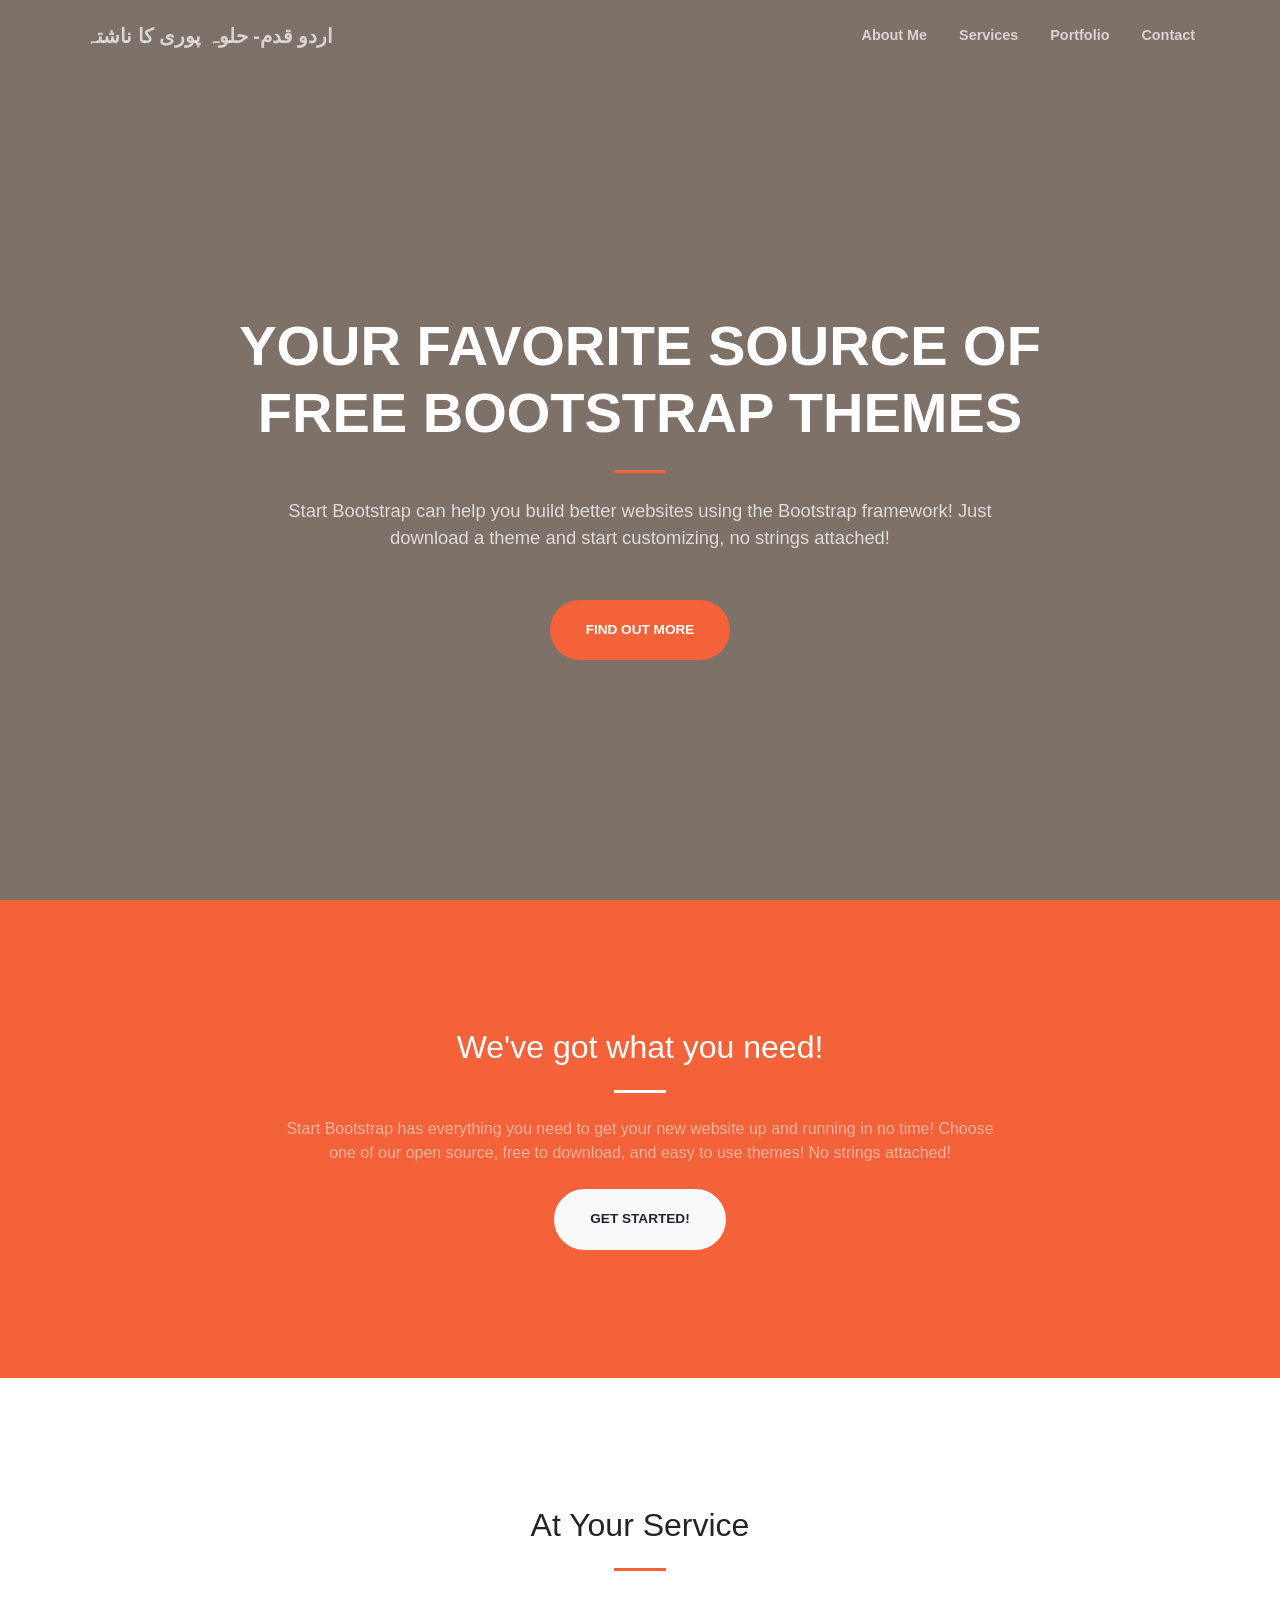
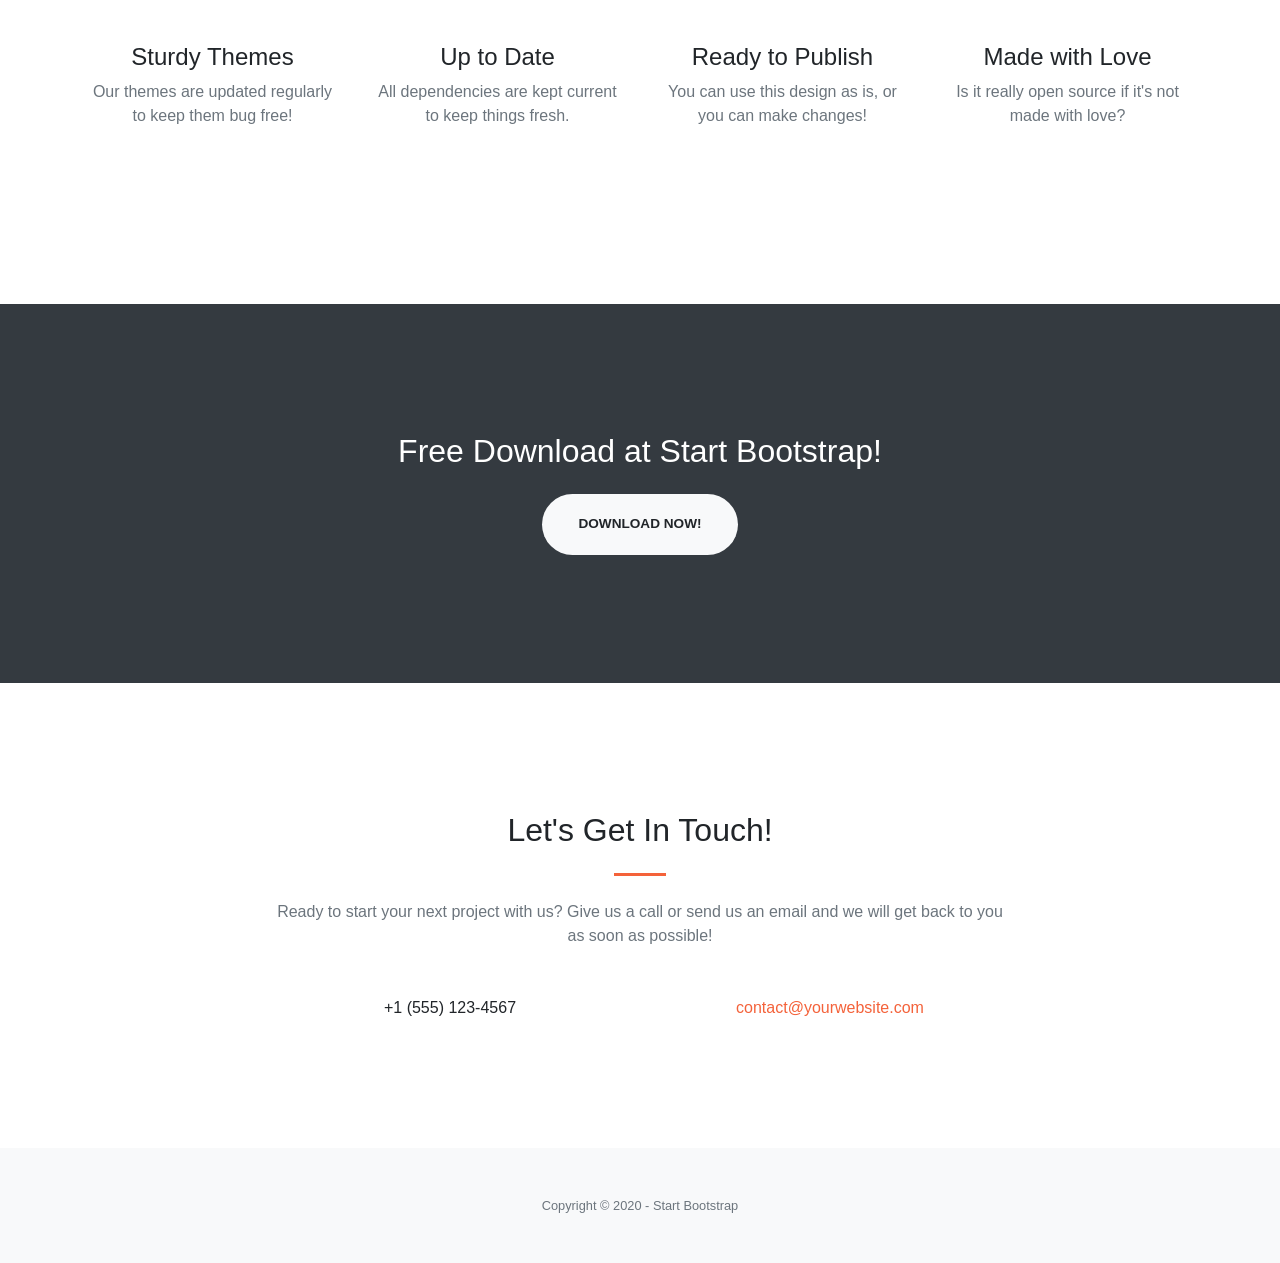
==== index.html @ 21fb43f7 "Initial commit" ====
<!DOCTYPE html>
<html lang="en">
    <head>
        <meta charset="utf-8" />
        <meta name="viewport" content="width=device-width, initial-scale=1, shrink-to-fit=no" />
        <meta name="description" content="" />
        <meta name="author" content="" />
        <title>Creative - Start Bootstrap Theme</title>
        <!-- Favicon-->
        <link rel="icon" type="image/x-icon" href="assets/img/favicon.ico" />
        <!-- Font Awesome icons (free version)-->
        <script src="https://use.fontawesome.com/releases/v5.13.0/js/all.js" crossorigin="anonymous"></script>
        <!-- Google fonts-->
        <link rel="stylesheet" href="//fonts.googleapis.com/earlyaccess/notonastaliqurdudraft.css">
        <!-- <link href="https://fonts.googleapis.com/css?family=Merriweather+Sans:400,700" rel="stylesheet" />
        <link href="https://fonts.googleapis.com/css?family=Merriweather:400,300,300italic,400italic,700,700italic" rel="stylesheet" type="text/css" /> -->
        <!-- Third party plugin CSS-->
        <link href="https://cdnjs.cloudflare.com/ajax/libs/magnific-popup.js/1.1.0/magnific-popup.min.css" rel="stylesheet" />
        <!-- Core theme CSS (includes Bootstrap)-->
        <link href="css/styles.css" rel="stylesheet" />
    </head>
    <body id="page-top">
        <!-- Navigation-->
        <nav class="navbar navbar-expand-lg navbar-light fixed-top py-3" id="mainNav">
            <div class="container">
                <a class="navbar-brand js-scroll-trigger" href="#page-top">اردو قدم- حلوہ پوری کا ناشتہ</a>
                <button class="navbar-toggler navbar-toggler-right" type="button" data-toggle="collapse" data-target="#navbarResponsive" aria-controls="navbarResponsive" aria-expanded="false" aria-label="Toggle navigation"><span class="navbar-toggler-icon"></span></button>
                <div class="collapse navbar-collapse" id="navbarResponsive">
                    <ul class="navbar-nav ml-auto my-2 my-lg-0">
                        <li class="nav-item"><a class="nav-link js-scroll-trigger" href="#about">About Me</a></li>
                        <li class="nav-item"><a class="nav-link js-scroll-trigger" href="#services">Services</a></li>
                        <li class="nav-item"><a class="nav-link js-scroll-trigger" href="#portfolio">Portfolio</a></li>
                        <li class="nav-item"><a class="nav-link js-scroll-trigger" href="#contact">Contact</a></li>
                    </ul>
                </div>
            </div>
        </nav>
        <!-- Masthead-->
        <header class="masthead">
            <div class="container h-100">
                <div class="row h-100 align-items-center justify-content-center text-center">
                    <div class="col-lg-10 align-self-end">
                        <h1 class="text-uppercase text-white font-weight-bold">Your Favorite Source of Free Bootstrap Themes</h1>
                        <hr class="divider my-4" />
                    </div>
                    <div class="col-lg-8 align-self-baseline">
                        <p class="text-white-75 font-weight-light mb-5">Start Bootstrap can help you build better websites using the Bootstrap framework! Just download a theme and start customizing, no strings attached!</p>
                        <a class="btn btn-primary btn-xl js-scroll-trigger" href="#about">Find Out More</a>
                    </div>
                </div>
            </div>
        </header>
        <!-- About-->
        <section class="page-section bg-primary" id="about">
            <div class="container">
                <div class="row justify-content-center">
                    <div class="col-lg-8 text-center">
                        <h2 class="text-white mt-0">We've got what you need!</h2>
                        <hr class="divider light my-4" />
                        <p class="text-white-50 mb-4">Start Bootstrap has everything you need to get your new website up and running in no time! Choose one of our open source, free to download, and easy to use themes! No strings attached!</p>
                        <a class="btn btn-light btn-xl js-scroll-trigger" href="#services">Get Started!</a>
                    </div>
                </div>
            </div>
        </section>
        <!-- Services-->
        <section class="page-section" id="services">
            <div class="container">
                <h2 class="text-center mt-0">At Your Service</h2>
                <hr class="divider my-4" />
                <div class="row">
                    <div class="col-lg-3 col-md-6 text-center">
                        <div class="mt-5">
                            <i class="fas fa-4x fa-gem text-primary mb-4"></i>
                            <h3 class="h4 mb-2">Sturdy Themes</h3>
                            <p class="text-muted mb-0">Our themes are updated regularly to keep them bug free!</p>
                        </div>
                    </div>
                    <div class="col-lg-3 col-md-6 text-center">
                        <div class="mt-5">
                            <i class="fas fa-4x fa-laptop-code text-primary mb-4"></i>
                            <h3 class="h4 mb-2">Up to Date</h3>
                            <p class="text-muted mb-0">All dependencies are kept current to keep things fresh.</p>
                        </div>
                    </div>
                    <div class="col-lg-3 col-md-6 text-center">
                        <div class="mt-5">
                            <i class="fas fa-4x fa-globe text-primary mb-4"></i>
                            <h3 class="h4 mb-2">Ready to Publish</h3>
                            <p class="text-muted mb-0">You can use this design as is, or you can make changes!</p>
                        </div>
                    </div>
                    <div class="col-lg-3 col-md-6 text-center">
                        <div class="mt-5">
                            <i class="fas fa-4x fa-heart text-primary mb-4"></i>
                            <h3 class="h4 mb-2">Made with Love</h3>
                            <p class="text-muted mb-0">Is it really open source if it's not made with love?</p>
                        </div>
                    </div>
                </div>
            </div>
        </section>
        <!-- Portfolio-->
        <div id="portfolio">
            <div class="container-fluid p-0">
                <div class="row no-gutters">
                    <div class="col-lg-4 col-sm-6">
                        <a class="portfolio-box" href="assets/img/portfolio/fullsize/1.jpg">
                            <img class="img-fluid" src="assets/img/portfolio/thumbnails/1.jpg" alt="" />
                            <div class="portfolio-box-caption">
                                <div class="project-category text-white-50">Category</div>
                                <div class="project-name">Project Name</div>
                            </div>
                        </a>
                    </div>
                    <div class="col-lg-4 col-sm-6">
                        <a class="portfolio-box" href="assets/img/portfolio/fullsize/2.jpg">
                            <img class="img-fluid" src="assets/img/portfolio/thumbnails/2.jpg" alt="" />
                            <div class="portfolio-box-caption">
                                <div class="project-category text-white-50">Category</div>
                                <div class="project-name">Project Name</div>
                            </div>
                        </a>
                    </div>
                    <div class="col-lg-4 col-sm-6">
                        <a class="portfolio-box" href="assets/img/portfolio/fullsize/3.jpg">
                            <img class="img-fluid" src="assets/img/portfolio/thumbnails/3.jpg" alt="" />
                            <div class="portfolio-box-caption">
                                <div class="project-category text-white-50">Category</div>
                                <div class="project-name">Project Name</div>
                            </div>
                        </a>
                    </div>
                    <div class="col-lg-4 col-sm-6">
                        <a class="portfolio-box" href="assets/img/portfolio/fullsize/4.jpg">
                            <img class="img-fluid" src="assets/img/portfolio/thumbnails/4.jpg" alt="" />
                            <div class="portfolio-box-caption">
                                <div class="project-category text-white-50">Category</div>
                                <div class="project-name">Project Name</div>
                            </div>
                        </a>
                    </div>
                    <div class="col-lg-4 col-sm-6">
                        <a class="portfolio-box" href="assets/img/portfolio/fullsize/5.jpg">
                            <img class="img-fluid" src="assets/img/portfolio/thumbnails/5.jpg" alt="" />
                            <div class="portfolio-box-caption">
                                <div class="project-category text-white-50">Category</div>
                                <div class="project-name">Project Name</div>
                            </div>
                        </a>
                    </div>
                    <div class="col-lg-4 col-sm-6">
                        <a class="portfolio-box" href="assets/img/portfolio/fullsize/6.jpg">
                            <img class="img-fluid" src="assets/img/portfolio/thumbnails/6.jpg" alt="" />
                            <div class="portfolio-box-caption p-3">
                                <div class="project-category text-white-50">Category</div>
                                <div class="project-name">Project Name</div>
                            </div>
                        </a>
                    </div>
                </div>
            </div>
        </div>
        <!-- Call to action-->
        <section class="page-section bg-dark text-white">
            <div class="container text-center">
                <h2 class="mb-4">Free Download at Start Bootstrap!</h2>
                <a class="btn btn-light btn-xl" href="https://startbootstrap.com/themes/creative/">Download Now!</a>
            </div>
        </section>
        <!-- Contact-->
        <section class="page-section" id="contact">
            <div class="container">
                <div class="row justify-content-center">
                    <div class="col-lg-8 text-center">
                        <h2 class="mt-0">Let's Get In Touch!</h2>
                        <hr class="divider my-4" />
                        <p class="text-muted mb-5">Ready to start your next project with us? Give us a call or send us an email and we will get back to you as soon as possible!</p>
                    </div>
                </div>
                <div class="row">
                    <div class="col-lg-4 ml-auto text-center mb-5 mb-lg-0">
                        <i class="fas fa-phone fa-3x mb-3 text-muted"></i>
                        <div>+1 (555) 123-4567</div>
                    </div>
                    <div class="col-lg-4 mr-auto text-center">
                        <i class="fas fa-envelope fa-3x mb-3 text-muted"></i>
                        <!-- Make sure to change the email address in BOTH the anchor text and the link target below!-->
                        <a class="d-block" href="mailto:contact@yourwebsite.com">contact@yourwebsite.com</a>
                    </div>
                </div>
            </div>
        </section>
        <!-- Footer-->
        <footer class="bg-light py-5">
            <div class="container"><div class="small text-center text-muted">Copyright © 2020 - Start Bootstrap</div></div>
        </footer>
        <!-- Bootstrap core JS-->
        <script src="https://cdnjs.cloudflare.com/ajax/libs/jquery/3.5.1/jquery.min.js"></script>
        <script src="https://stackpath.bootstrapcdn.com/bootstrap/4.5.0/js/bootstrap.bundle.min.js"></script>
        <!-- Third party plugin JS-->
        <script src="https://cdnjs.cloudflare.com/ajax/libs/jquery-easing/1.4.1/jquery.easing.min.js"></script>
        <script src="https://cdnjs.cloudflare.com/ajax/libs/magnific-popup.js/1.1.0/jquery.magnific-popup.min.js"></script>
        <!-- Core theme JS-->
        <script src="js/scripts.js"></script>
    </body>
</html>
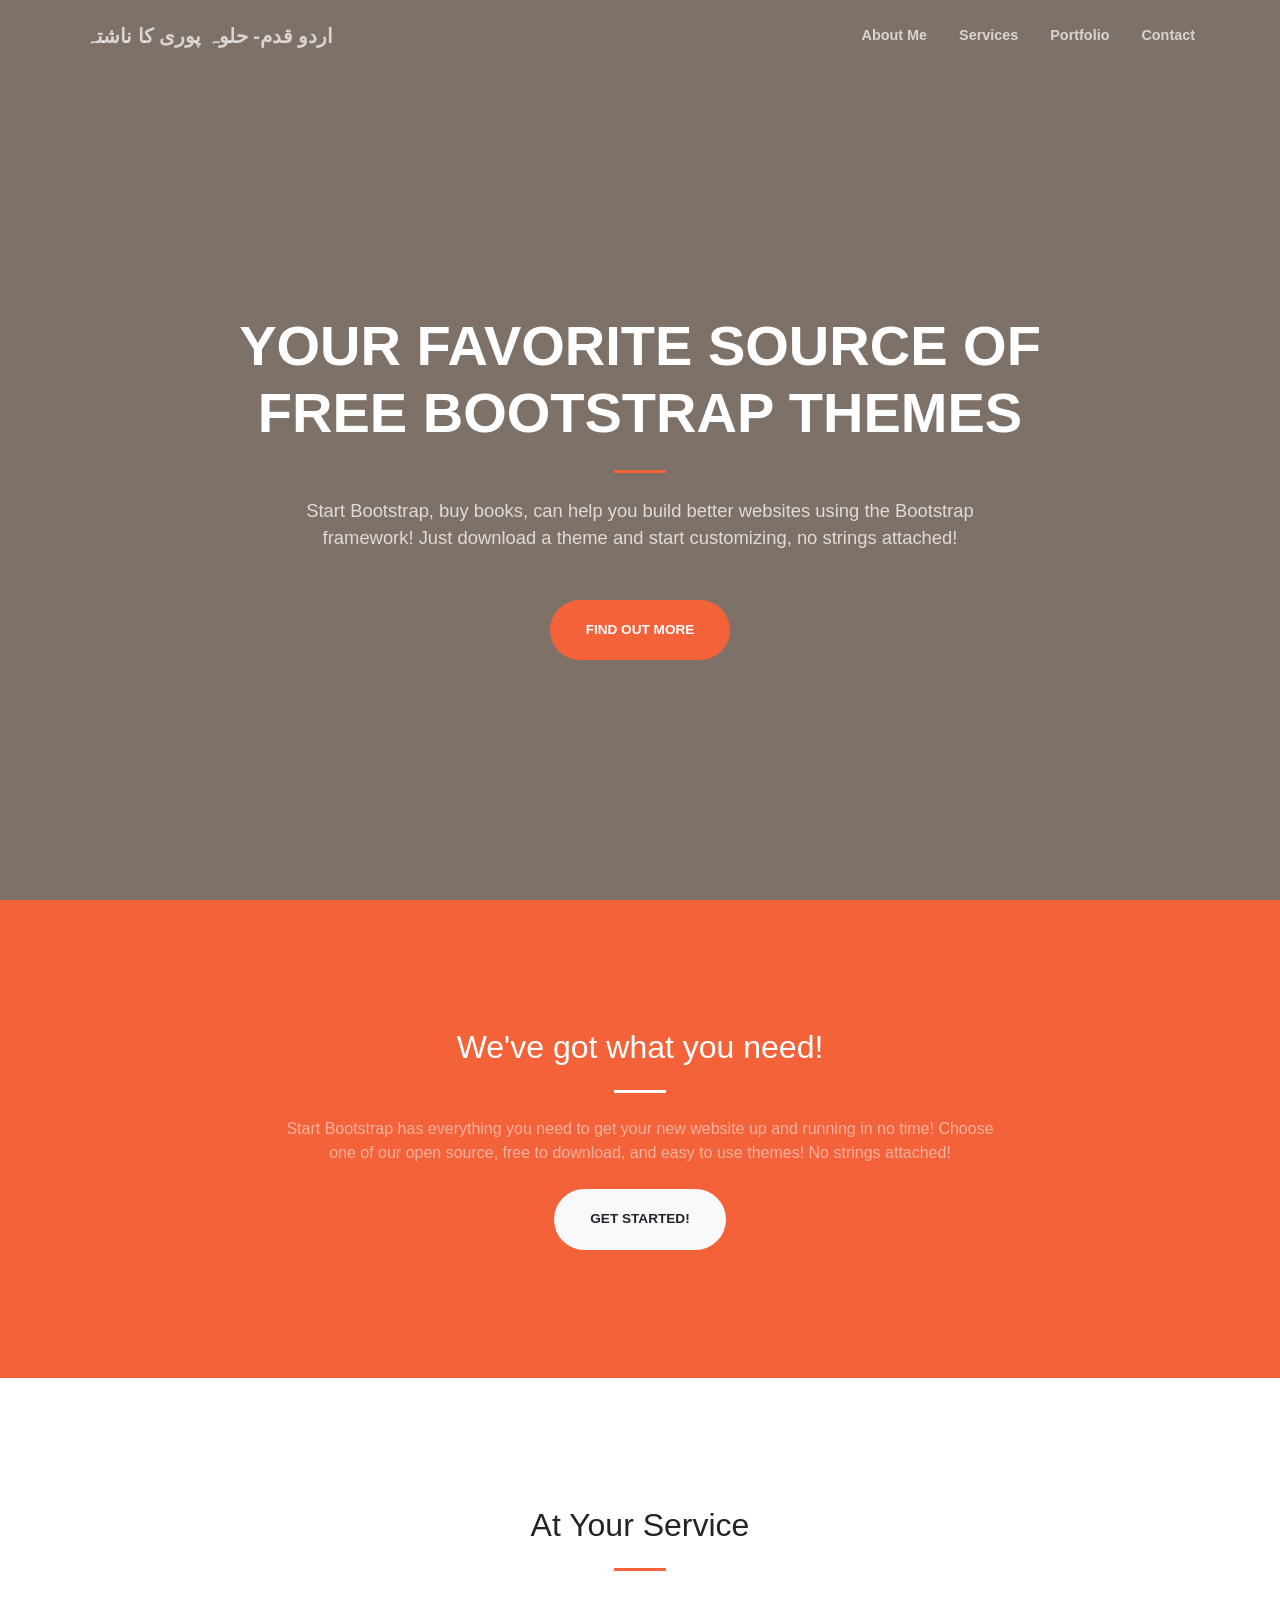
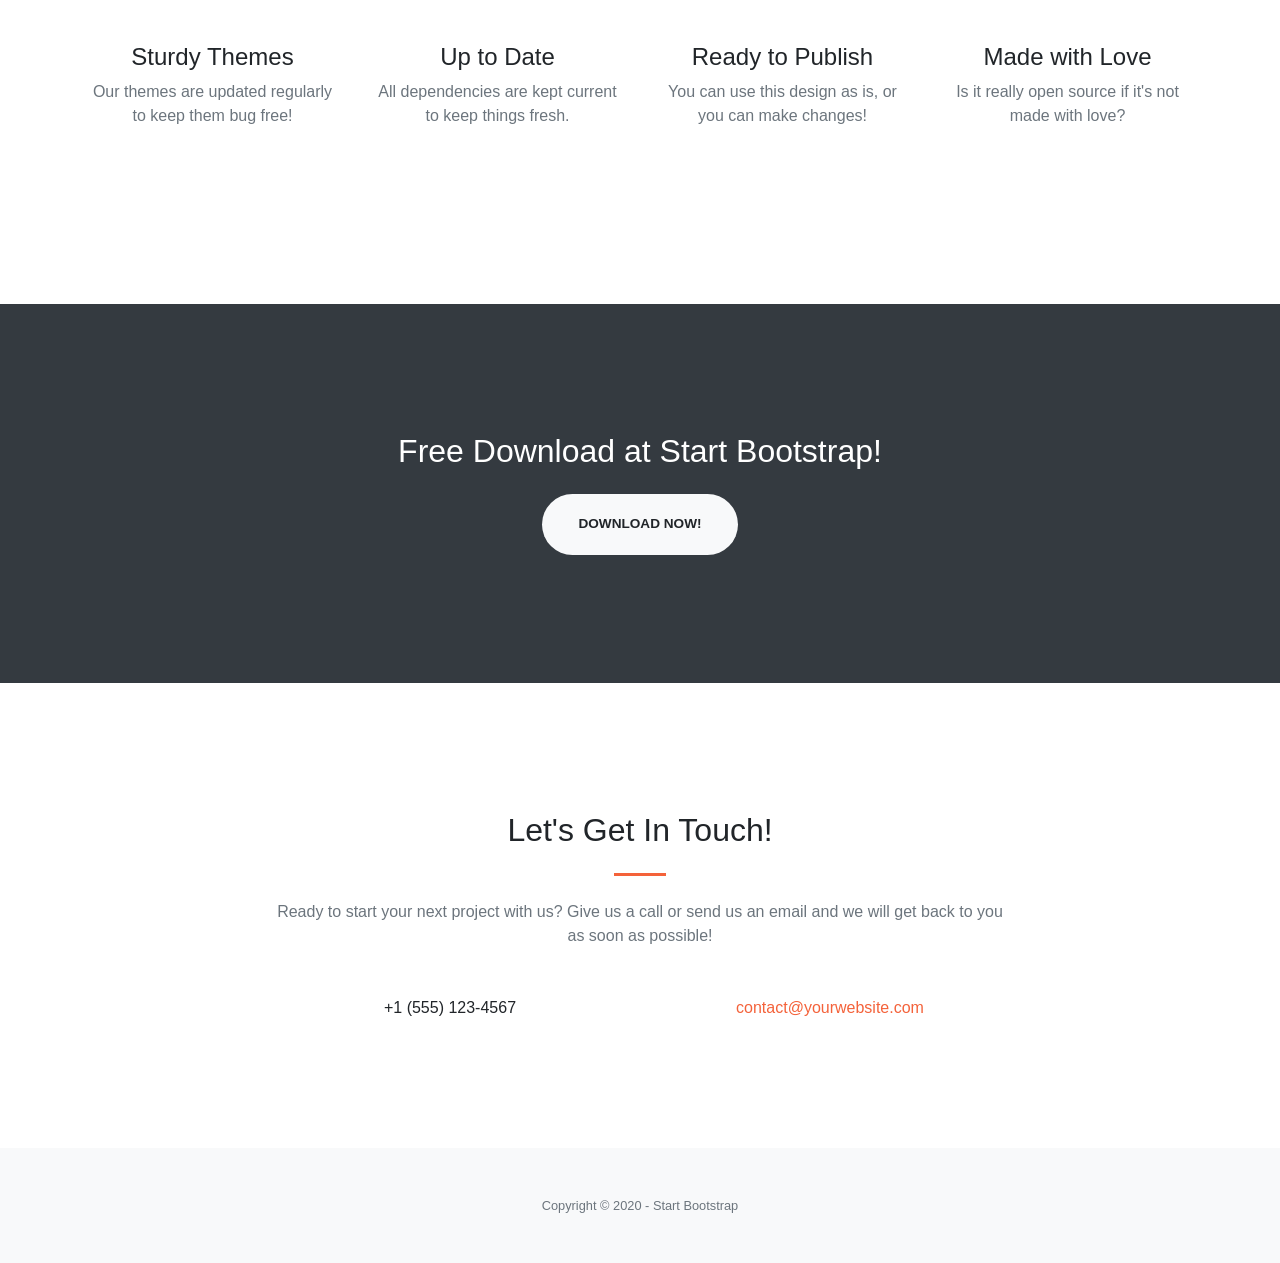
==== commit 72be3811: "analytics added" ====
--- a/index.html
+++ b/index.html
@@ -1,6 +1,15 @@
 <!DOCTYPE html>
 <html lang="en">
     <head>
+        <!-- Global site tag (gtag.js) - Google Analytics -->
+        <script async src="https://www.googletagmanager.com/gtag/js?id=UA-179130559-1"></script>
+        <script>
+        window.dataLayer = window.dataLayer || [];
+        function gtag(){dataLayer.push(arguments);}
+        gtag('js', new Date());
+
+        gtag('config', 'UA-179130559-1');
+        </script>
         <meta charset="utf-8" />
         <meta name="viewport" content="width=device-width, initial-scale=1, shrink-to-fit=no" />
         <meta name="description" content="" />
@@ -44,7 +53,7 @@
                         <hr class="divider my-4" />
                     </div>
                     <div class="col-lg-8 align-self-baseline">
-                        <p class="text-white-75 font-weight-light mb-5">Start Bootstrap can help you build better websites using the Bootstrap framework! Just download a theme and start customizing, no strings attached!</p>
+                        <p class="text-white-75 font-weight-light mb-5">Start Bootstrap, buy books, can help you build better websites using the Bootstrap framework! Just download a theme and start customizing, no strings attached!</p>
                         <a class="btn btn-primary btn-xl js-scroll-trigger" href="#about">Find Out More</a>
                     </div>
                 </div>
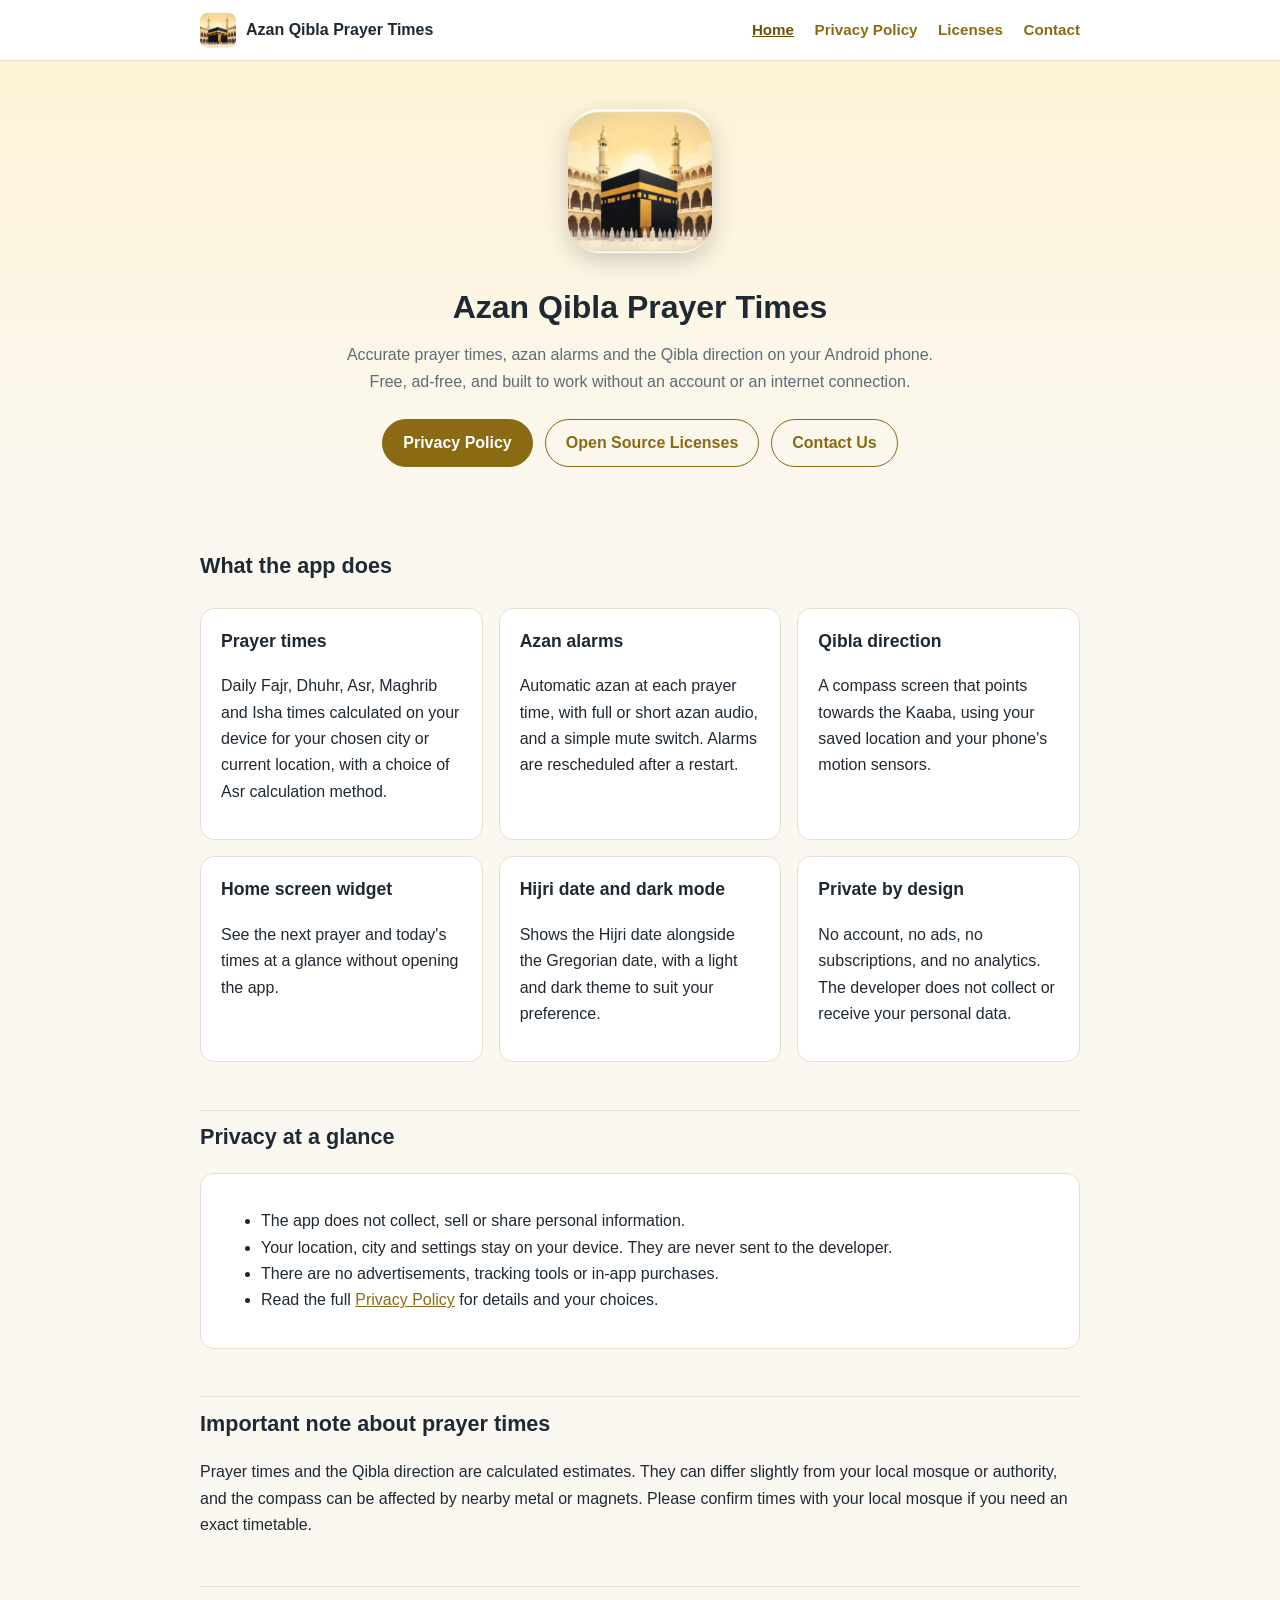
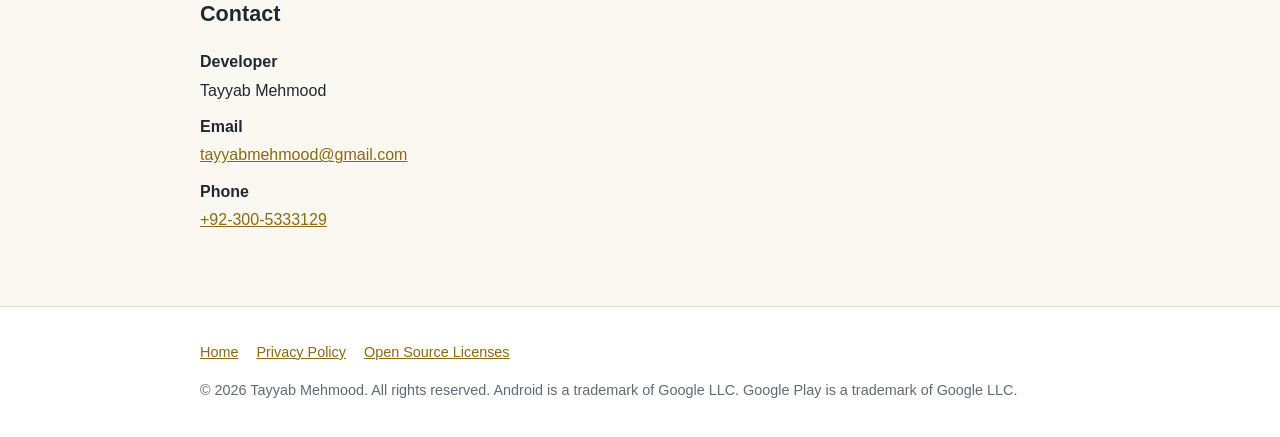
==== commit d962b38f: "Add files via upload Azan Qibla Prayer Times, Initial commit." ====
--- a/index.html
+++ b/index.html
@@ -1,216 +1,103 @@
 <!DOCTYPE html>
 <html lang="en">
-    <head>
-        <!-- Global site tag (gtag.js) - Google Analytics -->
-        <script async src="https://www.googletagmanager.com/gtag/js?id=UA-179130559-1"></script>
-        <script>
-        window.dataLayer = window.dataLayer || [];
-        function gtag(){dataLayer.push(arguments);}
-        gtag('js', new Date());
+<head>
+  <meta charset="UTF-8" />
+  <meta name="viewport" content="width=device-width, initial-scale=1.0" />
+  <title>Azan Qibla Prayer Times - Android app</title>
+  <meta name="description" content="Azan Qibla Prayer Times is a free, ad-free Android app for prayer times, azan alarms and the Qibla direction. It works offline and does not collect personal data." />
+  <link rel="icon" type="image/png" href="assets/favicon.png" />
+  <link rel="apple-touch-icon" href="assets/icon-192.png" />
+  <link rel="stylesheet" href="style.css" />
+</head>
+<body>
+  <header class="site-header">
+    <div class="inner">
+      <a class="brand" href="index.html">
+        <img src="assets/icon-192.png" alt="Azan Qibla Prayer Times app icon" />
+        <span>Azan Qibla Prayer Times</span>
+      </a>
+      <nav>
+        <a class="current" href="index.html">Home</a>
+        <a href="privacy-policy.html">Privacy Policy</a>
+        <a href="licenses.html">Licenses</a>
+        <a href="privacy-policy.html#contact">Contact</a>
+      </nav>
+    </div>
+  </header>
 
-        gtag('config', 'UA-179130559-1');
-        </script>
-        <meta charset="utf-8" />
-        <meta name="viewport" content="width=device-width, initial-scale=1, shrink-to-fit=no" />
-        <meta name="description" content="" />
-        <meta name="author" content="" />
-        <title>Creative - Start Bootstrap Theme</title>
-        <!-- Favicon-->
-        <link rel="icon" type="image/x-icon" href="assets/img/favicon.ico" />
-        <!-- Font Awesome icons (free version)-->
-        <script src="https://use.fontawesome.com/releases/v5.13.0/js/all.js" crossorigin="anonymous"></script>
-        <!-- Google fonts-->
-        <link rel="stylesheet" href="//fonts.googleapis.com/earlyaccess/notonastaliqurdudraft.css">
-        <!-- <link href="https://fonts.googleapis.com/css?family=Merriweather+Sans:400,700" rel="stylesheet" />
-        <link href="https://fonts.googleapis.com/css?family=Merriweather:400,300,300italic,400italic,700,700italic" rel="stylesheet" type="text/css" /> -->
-        <!-- Third party plugin CSS-->
-        <link href="https://cdnjs.cloudflare.com/ajax/libs/magnific-popup.js/1.1.0/magnific-popup.min.css" rel="stylesheet" />
-        <!-- Core theme CSS (includes Bootstrap)-->
-        <link href="css/styles.css" rel="stylesheet" />
-    </head>
-    <body id="page-top">
-        <!-- Navigation-->
-        <nav class="navbar navbar-expand-lg navbar-light fixed-top py-3" id="mainNav">
-            <div class="container">
-                <a class="navbar-brand js-scroll-trigger" href="#page-top">اردو قدم- حلوہ پوری کا ناشتہ</a>
-                <button class="navbar-toggler navbar-toggler-right" type="button" data-toggle="collapse" data-target="#navbarResponsive" aria-controls="navbarResponsive" aria-expanded="false" aria-label="Toggle navigation"><span class="navbar-toggler-icon"></span></button>
-                <div class="collapse navbar-collapse" id="navbarResponsive">
-                    <ul class="navbar-nav ml-auto my-2 my-lg-0">
-                        <li class="nav-item"><a class="nav-link js-scroll-trigger" href="#about">About Me</a></li>
-                        <li class="nav-item"><a class="nav-link js-scroll-trigger" href="#services">Services</a></li>
-                        <li class="nav-item"><a class="nav-link js-scroll-trigger" href="#portfolio">Portfolio</a></li>
-                        <li class="nav-item"><a class="nav-link js-scroll-trigger" href="#contact">Contact</a></li>
-                    </ul>
-                </div>
-            </div>
-        </nav>
-        <!-- Masthead-->
-        <header class="masthead">
-            <div class="container h-100">
-                <div class="row h-100 align-items-center justify-content-center text-center">
-                    <div class="col-lg-10 align-self-end">
-                        <h1 class="text-uppercase text-white font-weight-bold">Your Favorite Source of Free Bootstrap Themes</h1>
-                        <hr class="divider my-4" />
-                    </div>
-                    <div class="col-lg-8 align-self-baseline">
-                        <p class="text-white-75 font-weight-light mb-5">Start Bootstrap, buy books, can help you build better websites using the Bootstrap framework! Just download a theme and start customizing, no strings attached!</p>
-                        <a class="btn btn-primary btn-xl js-scroll-trigger" href="#about">Find Out More</a>
-                    </div>
-                </div>
-            </div>
-        </header>
-        <!-- About-->
-        <section class="page-section bg-primary" id="about">
-            <div class="container">
-                <div class="row justify-content-center">
-                    <div class="col-lg-8 text-center">
-                        <h2 class="text-white mt-0">We've got what you need!</h2>
-                        <hr class="divider light my-4" />
-                        <p class="text-white-50 mb-4">Start Bootstrap has everything you need to get your new website up and running in no time! Choose one of our open source, free to download, and easy to use themes! No strings attached!</p>
-                        <a class="btn btn-light btn-xl js-scroll-trigger" href="#services">Get Started!</a>
-                    </div>
-                </div>
-            </div>
-        </section>
-        <!-- Services-->
-        <section class="page-section" id="services">
-            <div class="container">
-                <h2 class="text-center mt-0">At Your Service</h2>
-                <hr class="divider my-4" />
-                <div class="row">
-                    <div class="col-lg-3 col-md-6 text-center">
-                        <div class="mt-5">
-                            <i class="fas fa-4x fa-gem text-primary mb-4"></i>
-                            <h3 class="h4 mb-2">Sturdy Themes</h3>
-                            <p class="text-muted mb-0">Our themes are updated regularly to keep them bug free!</p>
-                        </div>
-                    </div>
-                    <div class="col-lg-3 col-md-6 text-center">
-                        <div class="mt-5">
-                            <i class="fas fa-4x fa-laptop-code text-primary mb-4"></i>
-                            <h3 class="h4 mb-2">Up to Date</h3>
-                            <p class="text-muted mb-0">All dependencies are kept current to keep things fresh.</p>
-                        </div>
-                    </div>
-                    <div class="col-lg-3 col-md-6 text-center">
-                        <div class="mt-5">
-                            <i class="fas fa-4x fa-globe text-primary mb-4"></i>
-                            <h3 class="h4 mb-2">Ready to Publish</h3>
-                            <p class="text-muted mb-0">You can use this design as is, or you can make changes!</p>
-                        </div>
-                    </div>
-                    <div class="col-lg-3 col-md-6 text-center">
-                        <div class="mt-5">
-                            <i class="fas fa-4x fa-heart text-primary mb-4"></i>
-                            <h3 class="h4 mb-2">Made with Love</h3>
-                            <p class="text-muted mb-0">Is it really open source if it's not made with love?</p>
-                        </div>
-                    </div>
-                </div>
-            </div>
-        </section>
-        <!-- Portfolio-->
-        <div id="portfolio">
-            <div class="container-fluid p-0">
-                <div class="row no-gutters">
-                    <div class="col-lg-4 col-sm-6">
-                        <a class="portfolio-box" href="assets/img/portfolio/fullsize/1.jpg">
-                            <img class="img-fluid" src="assets/img/portfolio/thumbnails/1.jpg" alt="" />
-                            <div class="portfolio-box-caption">
-                                <div class="project-category text-white-50">Category</div>
-                                <div class="project-name">Project Name</div>
-                            </div>
-                        </a>
-                    </div>
-                    <div class="col-lg-4 col-sm-6">
-                        <a class="portfolio-box" href="assets/img/portfolio/fullsize/2.jpg">
-                            <img class="img-fluid" src="assets/img/portfolio/thumbnails/2.jpg" alt="" />
-                            <div class="portfolio-box-caption">
-                                <div class="project-category text-white-50">Category</div>
-                                <div class="project-name">Project Name</div>
-                            </div>
-                        </a>
-                    </div>
-                    <div class="col-lg-4 col-sm-6">
-                        <a class="portfolio-box" href="assets/img/portfolio/fullsize/3.jpg">
-                            <img class="img-fluid" src="assets/img/portfolio/thumbnails/3.jpg" alt="" />
-                            <div class="portfolio-box-caption">
-                                <div class="project-category text-white-50">Category</div>
-                                <div class="project-name">Project Name</div>
-                            </div>
-                        </a>
-                    </div>
-                    <div class="col-lg-4 col-sm-6">
-                        <a class="portfolio-box" href="assets/img/portfolio/fullsize/4.jpg">
-                            <img class="img-fluid" src="assets/img/portfolio/thumbnails/4.jpg" alt="" />
-                            <div class="portfolio-box-caption">
-                                <div class="project-category text-white-50">Category</div>
-                                <div class="project-name">Project Name</div>
-                            </div>
-                        </a>
-                    </div>
-                    <div class="col-lg-4 col-sm-6">
-                        <a class="portfolio-box" href="assets/img/portfolio/fullsize/5.jpg">
-                            <img class="img-fluid" src="assets/img/portfolio/thumbnails/5.jpg" alt="" />
-                            <div class="portfolio-box-caption">
-                                <div class="project-category text-white-50">Category</div>
-                                <div class="project-name">Project Name</div>
-                            </div>
-                        </a>
-                    </div>
-                    <div class="col-lg-4 col-sm-6">
-                        <a class="portfolio-box" href="assets/img/portfolio/fullsize/6.jpg">
-                            <img class="img-fluid" src="assets/img/portfolio/thumbnails/6.jpg" alt="" />
-                            <div class="portfolio-box-caption p-3">
-                                <div class="project-category text-white-50">Category</div>
-                                <div class="project-name">Project Name</div>
-                            </div>
-                        </a>
-                    </div>
-                </div>
-            </div>
-        </div>
-        <!-- Call to action-->
-        <section class="page-section bg-dark text-white">
-            <div class="container text-center">
-                <h2 class="mb-4">Free Download at Start Bootstrap!</h2>
-                <a class="btn btn-light btn-xl" href="https://startbootstrap.com/themes/creative/">Download Now!</a>
-            </div>
-        </section>
-        <!-- Contact-->
-        <section class="page-section" id="contact">
-            <div class="container">
-                <div class="row justify-content-center">
-                    <div class="col-lg-8 text-center">
-                        <h2 class="mt-0">Let's Get In Touch!</h2>
-                        <hr class="divider my-4" />
-                        <p class="text-muted mb-5">Ready to start your next project with us? Give us a call or send us an email and we will get back to you as soon as possible!</p>
-                    </div>
-                </div>
-                <div class="row">
-                    <div class="col-lg-4 ml-auto text-center mb-5 mb-lg-0">
-                        <i class="fas fa-phone fa-3x mb-3 text-muted"></i>
-                        <div>+1 (555) 123-4567</div>
-                    </div>
-                    <div class="col-lg-4 mr-auto text-center">
-                        <i class="fas fa-envelope fa-3x mb-3 text-muted"></i>
-                        <!-- Make sure to change the email address in BOTH the anchor text and the link target below!-->
-                        <a class="d-block" href="mailto:contact@yourwebsite.com">contact@yourwebsite.com</a>
-                    </div>
-                </div>
-            </div>
-        </section>
-        <!-- Footer-->
-        <footer class="bg-light py-5">
-            <div class="container"><div class="small text-center text-muted">Copyright © 2020 - Start Bootstrap</div></div>
-        </footer>
-        <!-- Bootstrap core JS-->
-        <script src="https://cdnjs.cloudflare.com/ajax/libs/jquery/3.5.1/jquery.min.js"></script>
-        <script src="https://stackpath.bootstrapcdn.com/bootstrap/4.5.0/js/bootstrap.bundle.min.js"></script>
-        <!-- Third party plugin JS-->
-        <script src="https://cdnjs.cloudflare.com/ajax/libs/jquery-easing/1.4.1/jquery.easing.min.js"></script>
-        <script src="https://cdnjs.cloudflare.com/ajax/libs/magnific-popup.js/1.1.0/jquery.magnific-popup.min.js"></script>
-        <!-- Core theme JS-->
-        <script src="js/scripts.js"></script>
-    </body>
+  <section class="hero">
+    <img class="app-icon" src="assets/icon-432.png" alt="Azan Qibla Prayer Times app icon showing the Kaaba between two minarets" />
+    <h1>Azan Qibla Prayer Times</h1>
+    <p>Accurate prayer times, azan alarms and the Qibla direction on your Android phone. Free, ad-free, and built to work without an account or an internet connection.</p>
+    <div class="buttons">
+      <a class="btn" href="privacy-policy.html">Privacy Policy</a>
+      <a class="btn secondary" href="licenses.html">Open Source Licenses</a>
+      <a class="btn secondary" href="privacy-policy.html#contact">Contact Us</a>
+    </div>
+  </section>
+
+  <main>
+    <h2 style="border-top:none;margin-top:0;">What the app does</h2>
+    <div class="grid">
+      <div class="card">
+        <h3>Prayer times</h3>
+        <p>Daily Fajr, Dhuhr, Asr, Maghrib and Isha times calculated on your device for your chosen city or current location, with a choice of Asr calculation method.</p>
+      </div>
+      <div class="card">
+        <h3>Azan alarms</h3>
+        <p>Automatic azan at each prayer time, with full or short azan audio, and a simple mute switch. Alarms are rescheduled after a restart.</p>
+      </div>
+      <div class="card">
+        <h3>Qibla direction</h3>
+        <p>A compass screen that points towards the Kaaba, using your saved location and your phone's motion sensors.</p>
+      </div>
+      <div class="card">
+        <h3>Home screen widget</h3>
+        <p>See the next prayer and today's times at a glance without opening the app.</p>
+      </div>
+      <div class="card">
+        <h3>Hijri date and dark mode</h3>
+        <p>Shows the Hijri date alongside the Gregorian date, with a light and dark theme to suit your preference.</p>
+      </div>
+      <div class="card">
+        <h3>Private by design</h3>
+        <p>No account, no ads, no subscriptions, and no analytics. The developer does not collect or receive your personal data.</p>
+      </div>
+    </div>
+
+    <h2>Privacy at a glance</h2>
+    <div class="card">
+      <ul>
+        <li>The app does not collect, sell or share personal information.</li>
+        <li>Your location, city and settings stay on your device. They are never sent to the developer.</li>
+        <li>There are no advertisements, tracking tools or in-app purchases.</li>
+        <li>Read the full <a href="privacy-policy.html">Privacy Policy</a> for details and your choices.</li>
+      </ul>
+    </div>
+
+    <h2>Important note about prayer times</h2>
+    <p>Prayer times and the Qibla direction are calculated estimates. They can differ slightly from your local mosque or authority, and the compass can be affected by nearby metal or magnets. Please confirm times with your local mosque if you need an exact timetable.</p>
+
+    <h2>Contact</h2>
+    <dl class="contact">
+      <dt>Developer</dt>
+      <dd>Tayyab Mehmood</dd>
+      <dt>Email</dt>
+      <dd><a href="mailto:tayyabmehmood@gmail.com">tayyabmehmood@gmail.com</a></dd>
+      <dt>Phone</dt>
+      <dd><a href="tel:+923005333129">+92-300-5333129</a></dd>
+    </dl>
+  </main>
+
+  <footer class="site-footer">
+    <div class="inner">
+      <p>
+        <a href="index.html">Home</a>
+        <a href="privacy-policy.html">Privacy Policy</a>
+        <a href="licenses.html">Open Source Licenses</a>
+      </p>
+      <p>&copy; 2026 Tayyab Mehmood. All rights reserved. Android is a trademark of Google LLC. Google Play is a trademark of Google LLC.</p>
+    </div>
+  </footer>
+</body>
 </html>
--- a/style.css
+++ b/style.css
@@ -0,0 +1,196 @@
+:root {
+  --bg: #fbf8f1;
+  --surface: #ffffff;
+  --text: #1f2933;
+  --muted: #5f6b76;
+  --accent: #8a6a12;
+  --accent-strong: #6b5008;
+  --border: #e6dfcd;
+  --hero-from: #fdf3d6;
+  --hero-to: #fbf8f1;
+  --code-bg: #f4efe2;
+}
+
+@media (prefers-color-scheme: dark) {
+  :root {
+    --bg: #14110a;
+    --surface: #1d1910;
+    --text: #ece7da;
+    --muted: #a8a190;
+    --accent: #e0b84a;
+    --accent-strong: #f0cd6a;
+    --border: #3a3322;
+    --hero-from: #2a2210;
+    --hero-to: #14110a;
+    --code-bg: #241f12;
+  }
+}
+
+* { box-sizing: border-box; }
+
+html { scroll-behavior: smooth; }
+
+body {
+  margin: 0;
+  font-family: -apple-system, BlinkMacSystemFont, "Segoe UI", Roboto, Helvetica, Arial, sans-serif;
+  line-height: 1.65;
+  color: var(--text);
+  background: var(--bg);
+}
+
+a { color: var(--accent); }
+a:hover { color: var(--accent-strong); }
+
+.site-header {
+  background: var(--surface);
+  border-bottom: 1px solid var(--border);
+}
+
+.site-header .inner {
+  max-width: 920px;
+  margin: 0 auto;
+  padding: 12px 20px;
+  display: flex;
+  align-items: center;
+  justify-content: space-between;
+  flex-wrap: wrap;
+  gap: 8px;
+}
+
+.brand {
+  display: flex;
+  align-items: center;
+  gap: 10px;
+  text-decoration: none;
+  color: var(--text);
+  font-weight: 700;
+}
+
+.brand img {
+  width: 36px;
+  height: 36px;
+  border-radius: 22%;
+}
+
+nav a {
+  margin-left: 16px;
+  text-decoration: none;
+  font-weight: 600;
+  font-size: 0.95em;
+}
+
+nav a.current { color: var(--accent-strong); text-decoration: underline; }
+
+.hero {
+  background: linear-gradient(180deg, var(--hero-from), var(--hero-to));
+  text-align: center;
+  padding: 48px 20px 40px;
+}
+
+.hero img.app-icon {
+  width: 144px;
+  height: 144px;
+  border-radius: 22%;
+  box-shadow: 0 8px 24px rgba(0, 0, 0, 0.18);
+}
+
+.hero h1 { margin: 20px 0 8px; font-size: 2em; }
+.hero p { max-width: 620px; margin: 0 auto; color: var(--muted); }
+
+.buttons { margin-top: 24px; display: flex; gap: 12px; justify-content: center; flex-wrap: wrap; }
+
+.btn {
+  display: inline-block;
+  padding: 10px 20px;
+  border-radius: 999px;
+  border: 1px solid var(--accent);
+  background: var(--accent);
+  color: #ffffff;
+  text-decoration: none;
+  font-weight: 600;
+}
+
+.btn:hover { background: var(--accent-strong); color: #ffffff; }
+
+.btn.secondary { background: transparent; color: var(--accent); }
+.btn.secondary:hover { background: var(--code-bg); color: var(--accent-strong); }
+
+main {
+  max-width: 920px;
+  margin: 0 auto;
+  padding: 32px 20px 56px;
+}
+
+main h1 { font-size: 1.9em; margin-top: 0; }
+main h2 { margin-top: 2.2em; padding-top: 0.4em; border-top: 1px solid var(--border); font-size: 1.35em; }
+main h3 { margin-top: 1.6em; font-size: 1.1em; }
+
+.meta { color: var(--muted); font-size: 0.92em; }
+
+.card {
+  background: var(--surface);
+  border: 1px solid var(--border);
+  border-radius: 14px;
+  padding: 18px 20px;
+  margin: 18px 0;
+}
+
+.grid {
+  display: grid;
+  grid-template-columns: repeat(auto-fit, minmax(240px, 1fr));
+  gap: 16px;
+  margin: 24px 0;
+}
+
+.grid .card { margin: 0; }
+.grid .card h3 { margin-top: 0; }
+
+.toc { columns: 2; column-gap: 32px; padding-left: 1.2em; }
+@media (max-width: 600px) { .toc { columns: 1; } }
+
+table {
+  width: 100%;
+  border-collapse: collapse;
+  margin: 14px 0;
+  font-size: 0.95em;
+}
+
+th, td {
+  text-align: left;
+  vertical-align: top;
+  padding: 10px 12px;
+  border: 1px solid var(--border);
+}
+
+th { background: var(--code-bg); }
+
+.table-wrap { overflow-x: auto; }
+
+pre.license {
+  background: var(--code-bg);
+  border: 1px solid var(--border);
+  border-radius: 10px;
+  padding: 16px;
+  overflow-x: auto;
+  white-space: pre-wrap;
+  font-size: 0.82em;
+  line-height: 1.5;
+}
+
+.contact dt { font-weight: 700; margin-top: 10px; }
+.contact dd { margin: 2px 0 0; }
+
+.site-footer {
+  border-top: 1px solid var(--border);
+  background: var(--surface);
+  color: var(--muted);
+  font-size: 0.9em;
+}
+
+.site-footer .inner {
+  max-width: 920px;
+  margin: 0 auto;
+  padding: 20px;
+}
+
+.site-footer a { margin-right: 14px; }
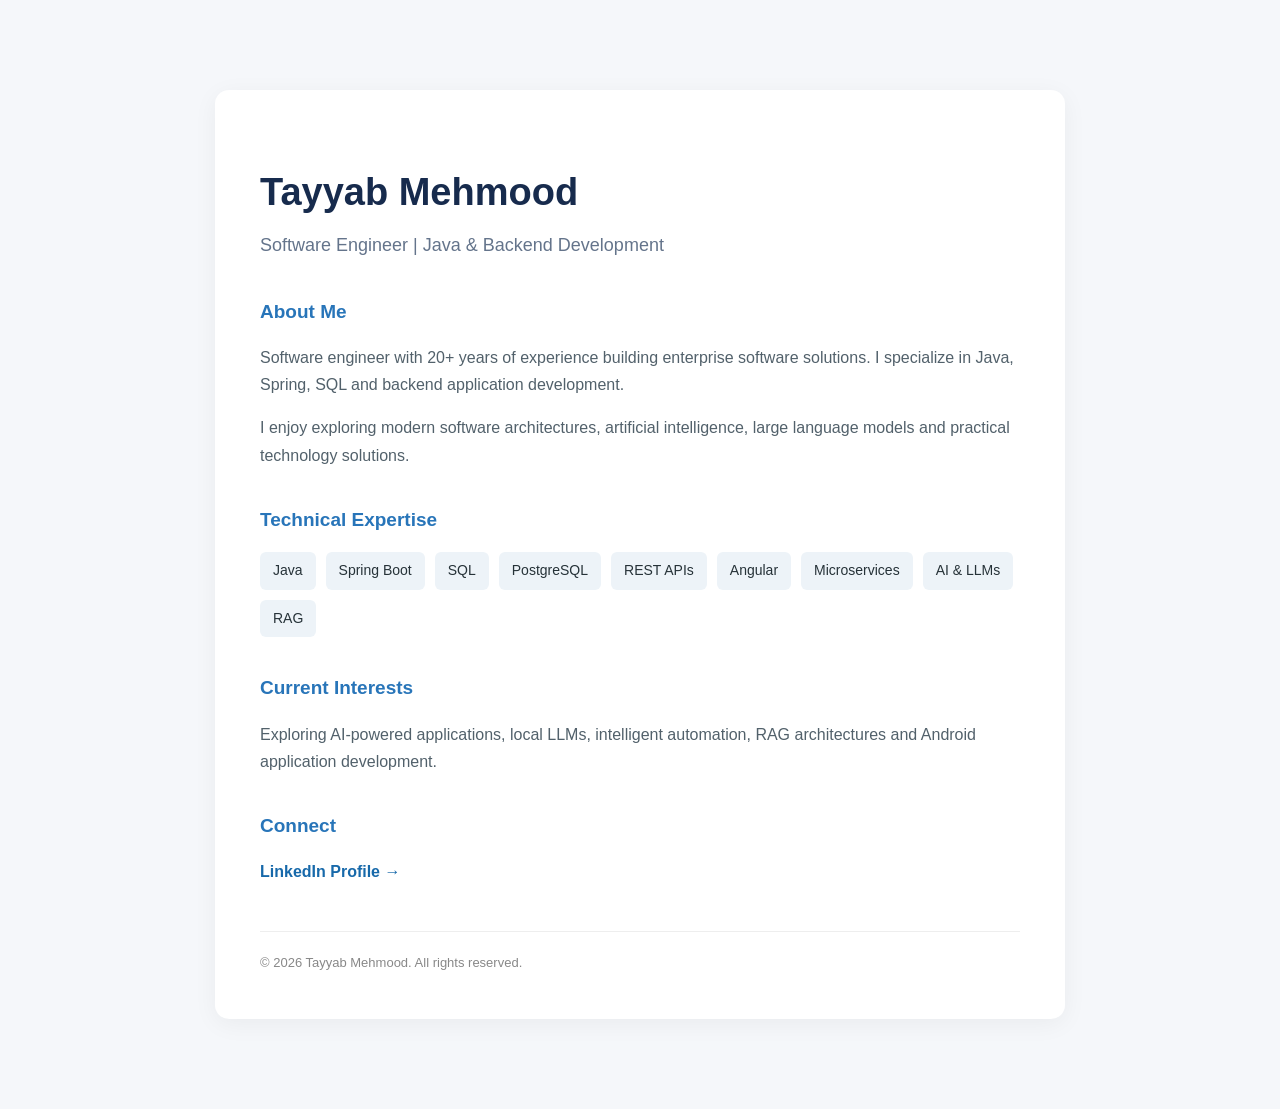
==== commit b2e08727: "Intro" ====
--- a/index.html
+++ b/index.html
@@ -1,103 +1,160 @@
+
 <!DOCTYPE html>
 <html lang="en">
 <head>
-  <meta charset="UTF-8" />
-  <meta name="viewport" content="width=device-width, initial-scale=1.0" />
-  <title>Azan Qibla Prayer Times - Android app</title>
-  <meta name="description" content="Azan Qibla Prayer Times is a free, ad-free Android app for prayer times, azan alarms and the Qibla direction. It works offline and does not collect personal data." />
-  <link rel="icon" type="image/png" href="assets/favicon.png" />
-  <link rel="apple-touch-icon" href="assets/icon-192.png" />
-  <link rel="stylesheet" href="style.css" />
+    <meta charset="UTF-8">
+    <meta name="viewport" content="width=device-width, initial-scale=1.0">
+    <title>Tayyab Mehmood | Software Engineer</title>
+    <meta name="description"
+          content="Tayyab Mehmood - Software Engineer specializing in Java, Spring Boot, SQL and AI technologies.">
+
+    <style>
+        * {
+            box-sizing: border-box;
+        }
+
+        body {
+            margin: 0;
+            background: #f5f7fa;
+            color: #263238;
+            font-family: Arial, sans-serif;
+            line-height: 1.7;
+        }
+
+        .container {
+            max-width: 850px;
+            margin: 90px auto;
+            padding: 45px;
+            background: white;
+            border-radius: 14px;
+            box-shadow: 0 5px 25px rgba(0,0,0,0.05);
+        }
+
+        h1 {
+            font-size: 38px;
+            margin-bottom: 5px;
+            color: #172b4d;
+        }
+
+        h2 {
+            font-size: 19px;
+            color: #2875b9;
+            margin-top: 35px;
+        }
+
+        .role {
+            color: #64748b;
+            font-size: 18px;
+        }
+
+        p {
+            color: #52616b;
+        }
+
+        .skills {
+            display: flex;
+            flex-wrap: wrap;
+            gap: 10px;
+            margin-top: 15px;
+        }
+
+        .skills span {
+            background: #edf3f8;
+            padding: 7px 13px;
+            border-radius: 6px;
+            font-size: 14px;
+        }
+
+        a {
+            color: #1769aa;
+            text-decoration: none;
+            font-weight: 600;
+        }
+
+        a:hover {
+            text-decoration: underline;
+        }
+
+        footer {
+            margin-top: 45px;
+            padding-top: 20px;
+            border-top: 1px solid #eee;
+            color: #888;
+            font-size: 13px;
+        }
+
+        @media(max-width: 600px) {
+            .container {
+                margin: 20px;
+                padding: 25px;
+            }
+
+            h1 {
+                font-size: 30px;
+            }
+        }
+    </style>
 </head>
+
 <body>
-  <header class="site-header">
-    <div class="inner">
-      <a class="brand" href="index.html">
-        <img src="assets/icon-192.png" alt="Azan Qibla Prayer Times app icon" />
-        <span>Azan Qibla Prayer Times</span>
-      </a>
-      <nav>
-        <a class="current" href="index.html">Home</a>
-        <a href="privacy-policy.html">Privacy Policy</a>
-        <a href="licenses.html">Licenses</a>
-        <a href="privacy-policy.html#contact">Contact</a>
-      </nav>
-    </div>
-  </header>
+<div class="container">
 
-  <section class="hero">
-    <img class="app-icon" src="assets/icon-432.png" alt="Azan Qibla Prayer Times app icon showing the Kaaba between two minarets" />
-    <h1>Azan Qibla Prayer Times</h1>
-    <p>Accurate prayer times, azan alarms and the Qibla direction on your Android phone. Free, ad-free, and built to work without an account or an internet connection.</p>
-    <div class="buttons">
-      <a class="btn" href="privacy-policy.html">Privacy Policy</a>
-      <a class="btn secondary" href="licenses.html">Open Source Licenses</a>
-      <a class="btn secondary" href="privacy-policy.html#contact">Contact Us</a>
-    </div>
-  </section>
+    <h1>Tayyab Mehmood</h1>
 
-  <main>
-    <h2 style="border-top:none;margin-top:0;">What the app does</h2>
-    <div class="grid">
-      <div class="card">
-        <h3>Prayer times</h3>
-        <p>Daily Fajr, Dhuhr, Asr, Maghrib and Isha times calculated on your device for your chosen city or current location, with a choice of Asr calculation method.</p>
-      </div>
-      <div class="card">
-        <h3>Azan alarms</h3>
-        <p>Automatic azan at each prayer time, with full or short azan audio, and a simple mute switch. Alarms are rescheduled after a restart.</p>
-      </div>
-      <div class="card">
-        <h3>Qibla direction</h3>
-        <p>A compass screen that points towards the Kaaba, using your saved location and your phone's motion sensors.</p>
-      </div>
-      <div class="card">
-        <h3>Home screen widget</h3>
-        <p>See the next prayer and today's times at a glance without opening the app.</p>
-      </div>
-      <div class="card">
-        <h3>Hijri date and dark mode</h3>
-        <p>Shows the Hijri date alongside the Gregorian date, with a light and dark theme to suit your preference.</p>
-      </div>
-      <div class="card">
-        <h3>Private by design</h3>
-        <p>No account, no ads, no subscriptions, and no analytics. The developer does not collect or receive your personal data.</p>
-      </div>
+    <div class="role">
+        Software Engineer | Java & Backend Development
     </div>
 
-    <h2>Privacy at a glance</h2>
-    <div class="card">
-      <ul>
-        <li>The app does not collect, sell or share personal information.</li>
-        <li>Your location, city and settings stay on your device. They are never sent to the developer.</li>
-        <li>There are no advertisements, tracking tools or in-app purchases.</li>
-        <li>Read the full <a href="privacy-policy.html">Privacy Policy</a> for details and your choices.</li>
-      </ul>
+    <h2>About Me</h2>
+
+    <p>
+        Software engineer with 20+ years of experience
+        building enterprise software solutions.
+        I specialize in Java, Spring, SQL and
+        backend application development.
+    </p>
+
+    <p>
+        I enjoy exploring modern software architectures,
+        artificial intelligence, large language models
+        and practical technology solutions.
+    </p>
+
+    <h2>Technical Expertise</h2>
+
+    <div class="skills">
+        <span>Java</span>
+        <span>Spring Boot</span>
+        <span>SQL</span>
+        <span>PostgreSQL</span>
+        <span>REST APIs</span>
+        <span>Angular</span>
+        <span>Microservices</span>
+        <span>AI & LLMs</span>
+        <span>RAG</span>
     </div>
 
-    <h2>Important note about prayer times</h2>
-    <p>Prayer times and the Qibla direction are calculated estimates. They can differ slightly from your local mosque or authority, and the compass can be affected by nearby metal or magnets. Please confirm times with your local mosque if you need an exact timetable.</p>
+    <h2>Current Interests</h2>
 
-    <h2>Contact</h2>
-    <dl class="contact">
-      <dt>Developer</dt>
-      <dd>Tayyab Mehmood</dd>
-      <dt>Email</dt>
-      <dd><a href="mailto:tayyabmehmood@gmail.com">tayyabmehmood@gmail.com</a></dd>
-      <dt>Phone</dt>
-      <dd><a href="tel:+923005333129">+92-300-5333129</a></dd>
-    </dl>
-  </main>
+    <p>
+        Exploring AI-powered applications, local LLMs,
+        intelligent automation, RAG architectures and
+        Android application development.
+    </p>
 
-  <footer class="site-footer">
-    <div class="inner">
-      <p>
-        <a href="index.html">Home</a>
-        <a href="privacy-policy.html">Privacy Policy</a>
-        <a href="licenses.html">Open Source Licenses</a>
-      </p>
-      <p>&copy; 2026 Tayyab Mehmood. All rights reserved. Android is a trademark of Google LLC. Google Play is a trademark of Google LLC.</p>
-    </div>
-  </footer>
+    <h2>Connect</h2>
+
+    <p>
+        <a href="https://www.linkedin.com/in/tayyabme/"
+           target="_blank" rel="noopener noreferrer">
+            LinkedIn Profile →
+        </a>
+    </p>
+
+    <footer>
+        © 2026 Tayyab Mehmood. All rights reserved.
+    </footer>
+
+</div>
 </body>
 </html>
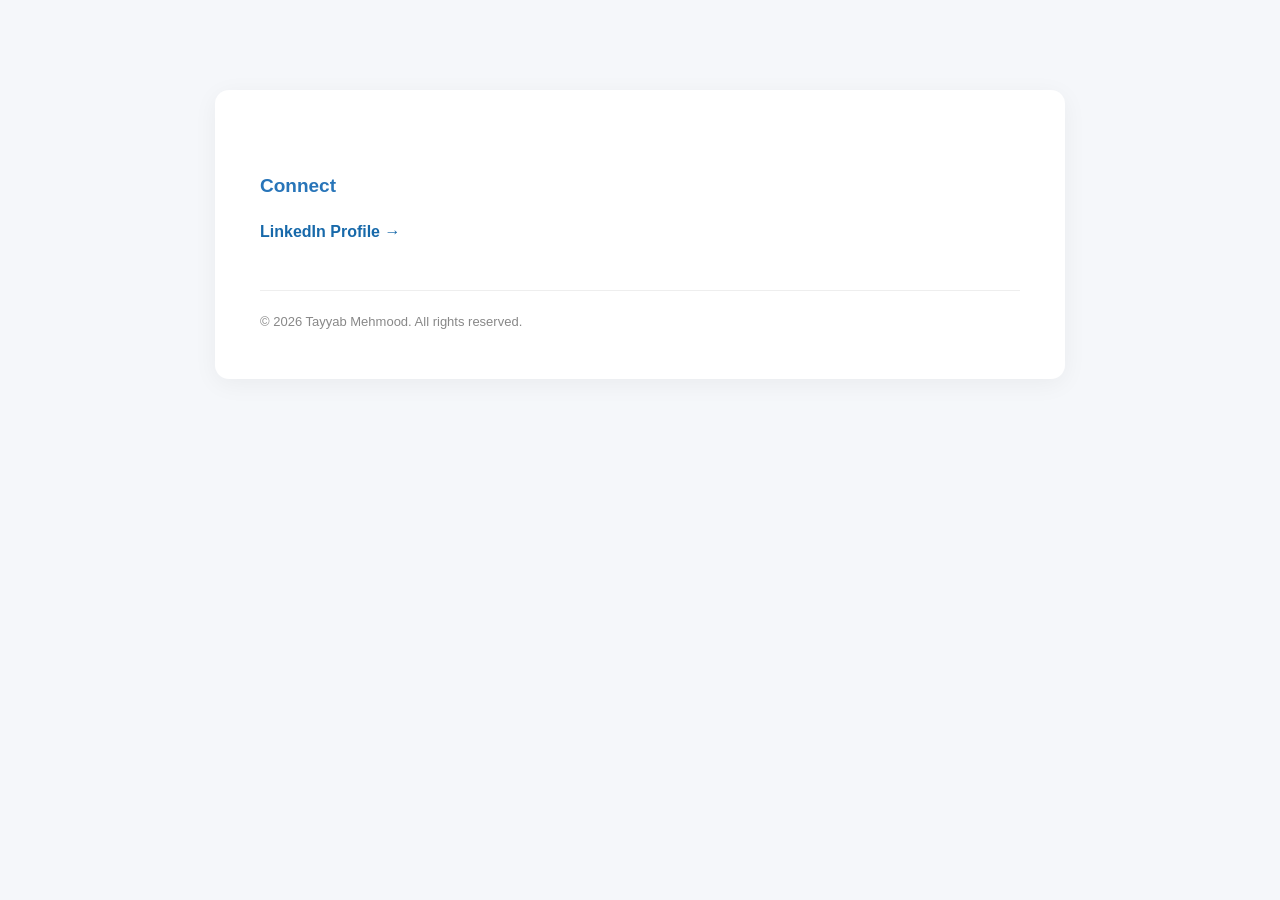
==== commit eada8d38: "Simplify personal description in index.html Removed detailed personal and professional information f" ====
--- a/index.html
+++ b/index.html
@@ -6,7 +6,7 @@
     <meta name="viewport" content="width=device-width, initial-scale=1.0">
     <title>Tayyab Mehmood | Software Engineer</title>
     <meta name="description"
-          content="Tayyab Mehmood - Software Engineer specializing in Java, Spring Boot, SQL and AI technologies.">
+          content="Tayyab Mehmood - Software Engineer">
 
     <style>
         * {
@@ -99,48 +99,7 @@
 <body>
 <div class="container">
 
-    <h1>Tayyab Mehmood</h1>
-
-    <div class="role">
-        Software Engineer | Java & Backend Development
-    </div>
-
-    <h2>About Me</h2>
-
-    <p>
-        Software engineer with 20+ years of experience
-        building enterprise software solutions.
-        I specialize in Java, Spring, SQL and
-        backend application development.
-    </p>
-
-    <p>
-        I enjoy exploring modern software architectures,
-        artificial intelligence, large language models
-        and practical technology solutions.
-    </p>
-
-    <h2>Technical Expertise</h2>
-
-    <div class="skills">
-        <span>Java</span>
-        <span>Spring Boot</span>
-        <span>SQL</span>
-        <span>PostgreSQL</span>
-        <span>REST APIs</span>
-        <span>Angular</span>
-        <span>Microservices</span>
-        <span>AI & LLMs</span>
-        <span>RAG</span>
-    </div>
-
-    <h2>Current Interests</h2>
-
-    <p>
-        Exploring AI-powered applications, local LLMs,
-        intelligent automation, RAG architectures and
-        Android application development.
-    </p>
+  
 
     <h2>Connect</h2>
 
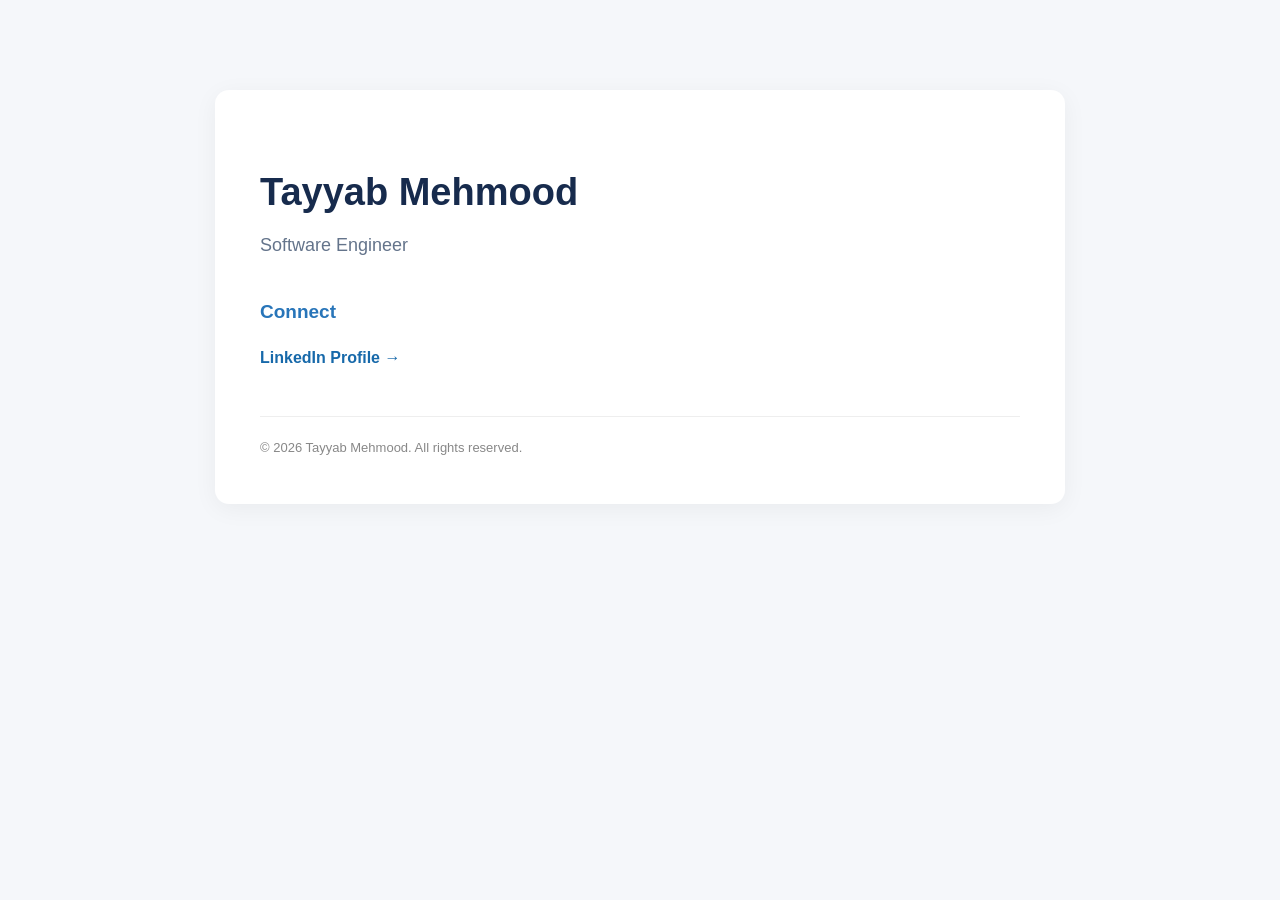
==== commit 683673d4: "Add name and role to index.html" ====
--- a/index.html
+++ b/index.html
@@ -99,7 +99,11 @@
 <body>
 <div class="container">
 
-  
+  <h1>Tayyab Mehmood</h1>
+
+    <div class="role">
+        Software Engineer
+    </div>
 
     <h2>Connect</h2>
 
